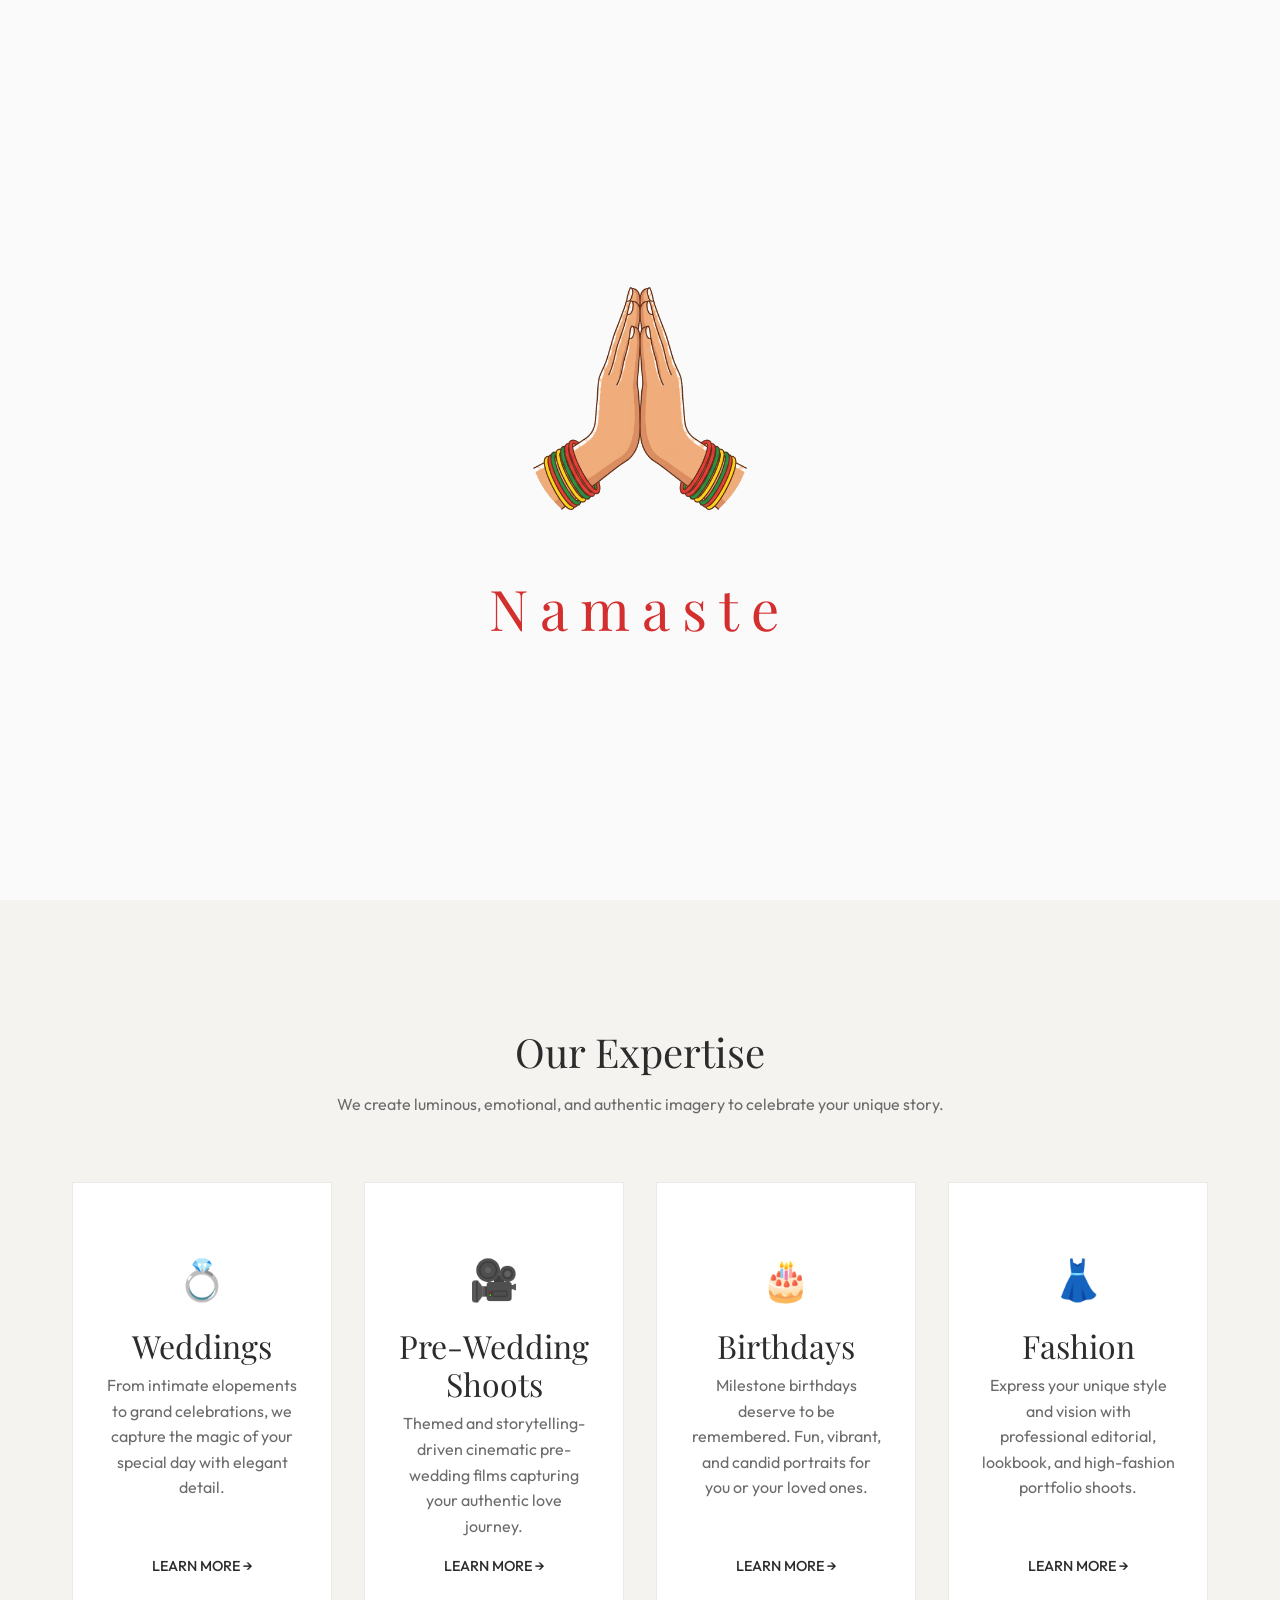
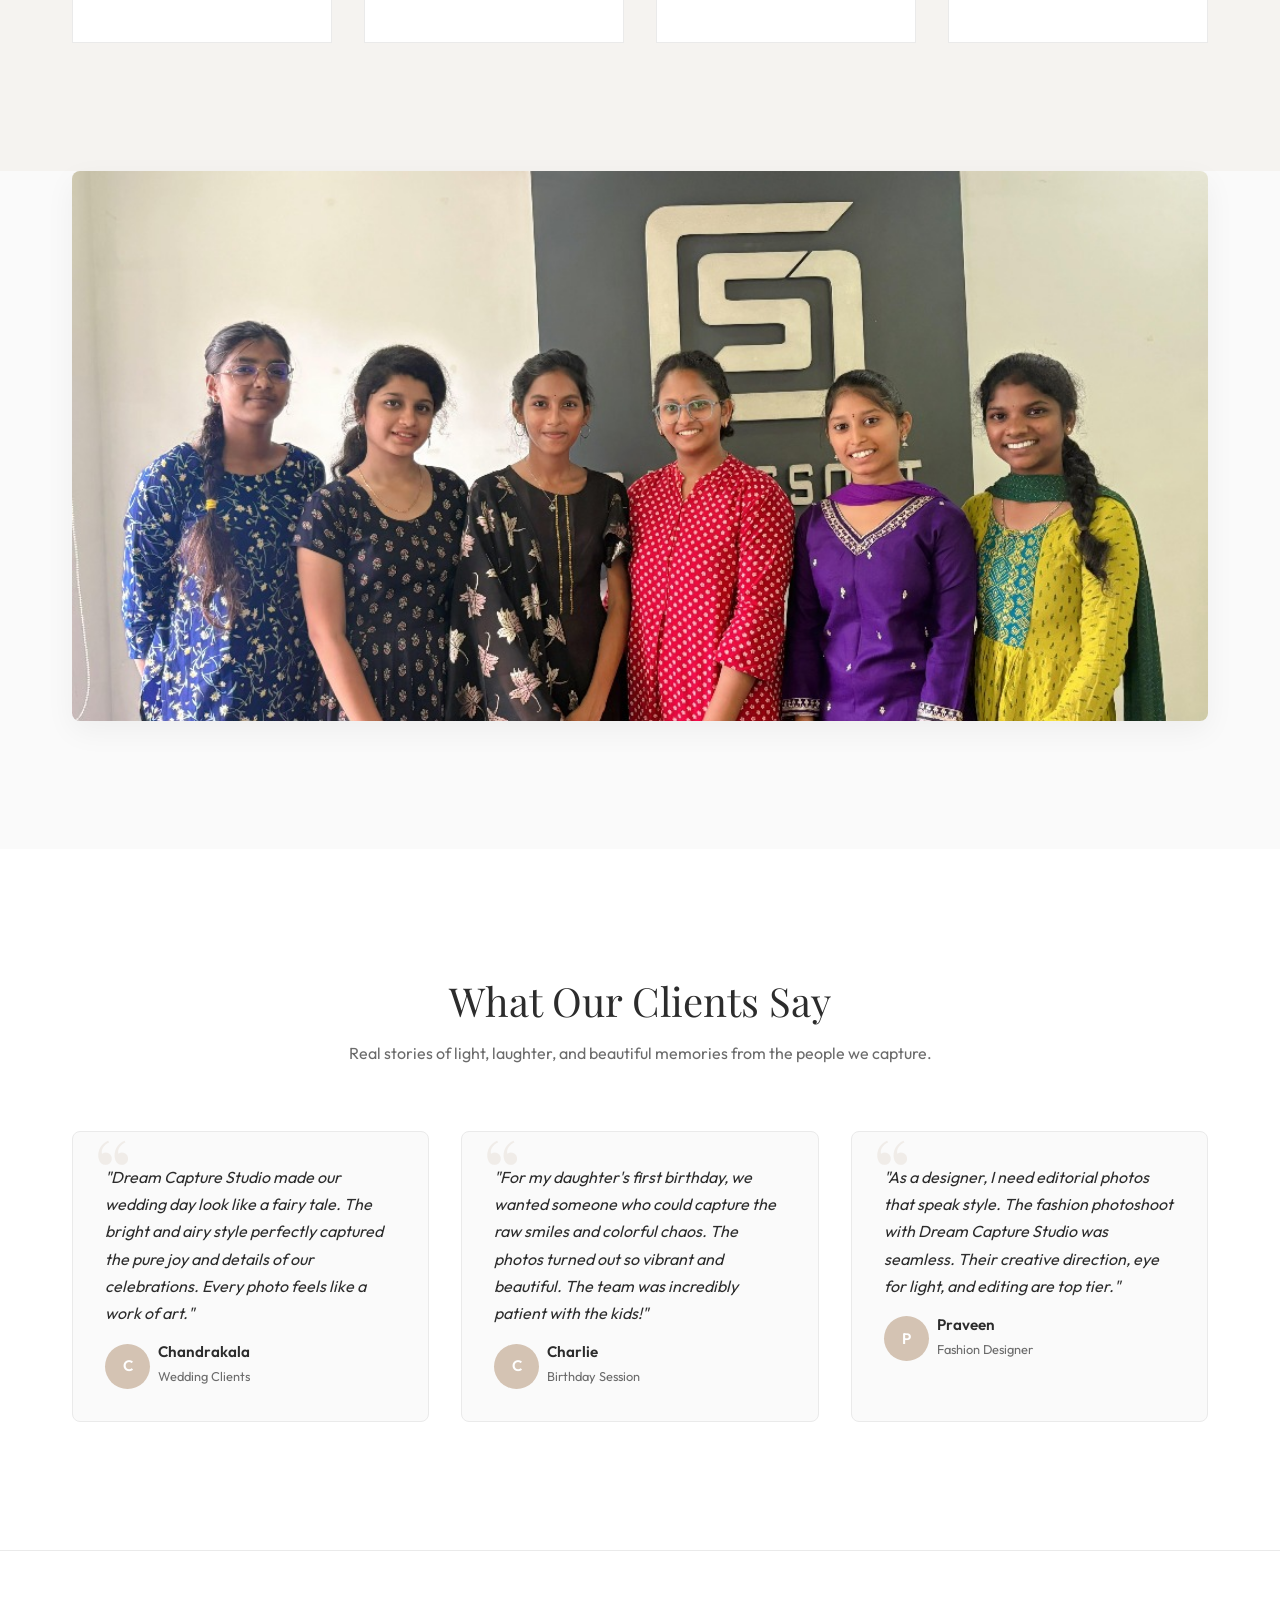
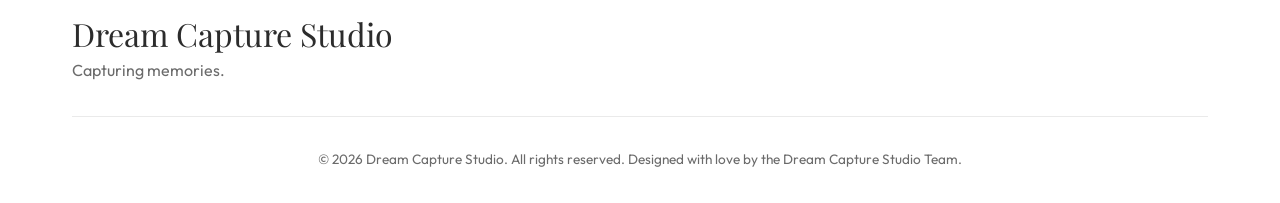
==== index.html @ 6c856937 "first commit" ====
<!DOCTYPE html>
<html lang="en">
<head>
    <meta charset="UTF-8">
    <meta name="viewport" content="width=device-width, initial-scale=1.0">
    <title>Dream Capture Studio | Bright & Airy Photography</title>
    <meta name="description" content="Dream Capture Studio specializes in elegant, bright, and airy photography for weddings, birthdays, and fashion portfolios. Capture your timeless moments.">
    <meta name="keywords" content="photography studio, wedding photographer, birthday photoshoot, fashion portfolio, bright and airy photography">
    <meta property="og:title" content="Dream Capture Studio | Bright & Airy Photography">
    <meta property="og:description" content="Capture your life's most beautiful memories with a light, warm, and timeless aesthetic. Specialize in Weddings, Events, and Fashion.">
    <meta property="og:image" content="images/wedding.jpeg">
    <meta property="og:type" content="website">
    
    <!-- Google Fonts -->
    <link rel="preconnect" href="https://fonts.googleapis.com">
    <link rel="preconnect" href="https://fonts.gstatic.com" crossorigin>
    <link href="https://fonts.googleapis.com/css2?family=Outfit:wght@300;400;500;600&family=Playfair+Display:ital,wght@0,400;0,500;0,600;1,400&display=swap" rel="stylesheet">
    
    <!-- CSS -->
    <link rel="stylesheet" href="styles.css">
</head>
<body>

    <!-- Entry Splash Screen -->
    <div class="splash-screen" id="splashScreen">
        <div class="namaste-container">
            <div class="namaste-half left-half"></div>
            <div class="namaste-half right-half"></div>
        </div>
        <div class="namaskaram-text" style="color: #D32F2F;">Namaste</div>
    </div>
    <!-- Header Navigation -->
    <header>
        <div class="container nav-container">
            <a href="index.html" class="logo">Dream Capture Studio</a>
            <div class="menu-toggle">☰</div>
            <ul class="nav-links">
                <li><a href="index.html">Home</a></li>
                <li><a href="portfolio.html">Portfolio</a></li>
                <li><a href="about.html">About</a></li>
                <li><a href="services.html">Services</a></li>
                <li><a href="blog.html">Blog</a></li>
                <li><a href="contact.html">Contact</a></li>
            </ul>
        </div>
    </header>

    <!-- Hero Section -->
    <section class="hero" id="heroSection">
        <!-- Interactive 35mm Film Strip -->
        <div class="film-strip-container fade-in">
            <div class="film-strip">
                <!-- Original 5 Frames -->
                <div class="film-frame active" data-bg="images/bridal_portrait.png">
                    <img src="images/bridal_portrait.png" alt="Bridal Portrait">
                </div>
                <div class="film-frame" data-bg="images/romantic_sunset.png">
                    <img src="images/romantic_sunset.png" alt="Romantic Sunset">
                </div>
                <div class="film-frame" data-bg="images/wedding.jpeg" style="filter: grayscale(1);">
                    <img src="images/wedding.jpeg" alt="Black and White">
                </div>
                <div class="film-frame" data-bg="images/fashion_editorial.png">
                    <img src="images/fashion_editorial.png" alt="Fashion Editorial">
                </div>
                <div class="film-frame" data-bg="images/birthday_celebration.png">
                    <img src="images/birthday_celebration.png" alt="Birthday Celebration">
                </div>
                
                <!-- Duplicated 5 Frames for Seamless Infinite Scroll -->
                <div class="film-frame" data-bg="images/bridal_portrait.png">
                    <img src="images/bridal_portrait.png" alt="Bridal Portrait">
                </div>
                <div class="film-frame" data-bg="images/romantic_sunset.png">
                    <img src="images/romantic_sunset.png" alt="Romantic Sunset">
                </div>
                <div class="film-frame" data-bg="images/wedding.jpeg" style="filter: grayscale(1);">
                    <img src="images/wedding.jpeg" alt="Black and White">
                </div>
                <div class="film-frame" data-bg="images/fashion_editorial.png">
                    <img src="images/fashion_editorial.png" alt="Fashion Editorial">
                </div>
                <div class="film-frame" data-bg="images/birthday_celebration.png">
                    <img src="images/birthday_celebration.png" alt="Birthday Celebration">
                </div>
            </div>
        </div>

        <div class="container hero-content fade-in">
            <h1>
                <span class="bg-black">Capturing</span>
                <span class="bg-white">Life's Most</span><br>
                <span class="bg-black">Beautiful</span>
                <span class="bg-white">Moments.</span>
            </h1>
            <p style="margin-top: 1rem; line-height: 1.8; color: var(--text-secondary); font-size: 1.2rem; max-width: 500px;">
                Specializing in Weddings, Birthdays, and Fashion with a bright, airy, and timeless aesthetic.
            </p>
            <div style="margin-top: var(--spacing-lg);">
                <a href="portfolio.html" class="btn">View Portfolio</a>
                <a href="contact.html" class="btn btn-outline" style="margin-left: 10px;">Book a Session</a>
            </div>
        </div>
        <img src="images/bridal_portrait.png" alt="Stunning Bridal Portrait" class="hero-image">
    </section>

    <!-- Featured Services Section -->
    <section class="section section-bg">
        <div class="container">
            <div class="section-header fade-in">
                <h2>Our Expertise</h2>
                <p>We create luminous, emotional, and authentic imagery to celebrate your unique story.</p>
            </div>
            
            <div class="grid-4 fade-in">
                <div class="card">
                    <div class="card-icon">💍</div>
                    <h3>Weddings</h3>
                    <p>From intimate elopements to grand celebrations, we capture the magic of your special day with elegant detail.</p>
                    <a href="services.html" style="font-weight: 500; font-size: 0.9rem; text-transform: uppercase;">Learn More &rarr;</a>
                </div>
                <div class="card">
                    <div class="card-icon">🎥</div>
                    <h3>Pre-Wedding Shoots</h3>
                    <p>Themed and storytelling-driven cinematic pre-wedding films capturing your authentic love journey.</p>
                    <a href="services.html" style="font-weight: 500; font-size: 0.9rem; text-transform: uppercase;">Learn More &rarr;</a>
                </div>
                <div class="card">
                    <div class="card-icon">🎂</div>
                    <h3>Birthdays</h3>
                    <p>Milestone birthdays deserve to be remembered. Fun, vibrant, and candid portraits for you or your loved ones.</p>
                    <a href="services.html" style="font-weight: 500; font-size: 0.9rem; text-transform: uppercase;">Learn More &rarr;</a>
                </div>
                <div class="card">
                    <div class="card-icon">👗</div>
                    <h3>Fashion</h3>
                    <p>Express your unique style and vision with professional editorial, lookbook, and high-fashion portfolio shoots.</p>
                    <a href="services.html" style="font-weight: 500; font-size: 0.9rem; text-transform: uppercase;">Learn More &rarr;</a>
                </div>
            </div>
        </div>
    </section>

    <!-- Featured Showcase Image Section -->
    <section class="section" style="padding-top: 0;">
        <div class="container fade-in">
            <img src="images/team.jpg" alt="Featured Team Showcase" style="width: 100%; height: 550px; object-fit: cover; border-radius: var(--border-radius); box-shadow: 0 10px 30px rgba(0,0,0,0.05);">
        </div>
    </section>
    <!-- Testimonials Section -->
    <section class="section testimonials-section fade-in">
        <div class="container">
            <div class="section-header">
                <h2>What Our Clients Say</h2>
                <p>Real stories of light, laughter, and beautiful memories from the people we capture.</p>
            </div>
            <div class="testimonials-grid">
                <div class="testimonial-card">
                    <p class="testimonial-text">"Dream Capture Studio made our wedding day look like a fairy tale. The bright and airy style perfectly captured the pure joy and details of our celebrations. Every photo feels like a work of art."</p>
                    <div class="testimonial-author">
                        <div class="author-avatar">C</div>
                        <div class="author-info">
                            <h4>Chandrakala</h4>
                            <span>Wedding Clients</span>
                        </div>
                    </div>
                </div>
                <div class="testimonial-card">
                    <p class="testimonial-text">"For my daughter's first birthday, we wanted someone who could capture the raw smiles and colorful chaos. The photos turned out so vibrant and beautiful. The team was incredibly patient with the kids!"</p>
                    <div class="testimonial-author">
                        <div class="author-avatar">C</div>
                        <div class="author-info">
                            <h4>Charlie</h4>
                            <span>Birthday Session</span>
                        </div>
                    </div>
                </div>
                <div class="testimonial-card">
                    <p class="testimonial-text">"As a designer, I need editorial photos that speak style. The fashion photoshoot with Dream Capture Studio was seamless. Their creative direction, eye for light, and editing are top tier."</p>
                    <div class="testimonial-author">
                        <div class="author-avatar">P</div>
                        <div class="author-info">
                            <h4>Praveen</h4>
                            <span>Fashion Designer</span>
                        </div>
                    </div>
                </div>
            </div>
        </div>
    </section>

    <!-- Footer -->
    <footer>
        <div class="container">
            <div class="footer-content">
                <div>
                    <h3 style="font-family: var(--font-heading); margin-bottom: 5px;">Dream Capture Studio</h3>
                    <p style="margin-bottom: 0;">Capturing memories.</p>
                </div>

            </div>
            <div class="footer-bottom">
                &copy; 2026 Dream Capture Studio. All rights reserved. Designed with love by the Dream Capture Studio Team.
            </div>
        </div>
    </footer>

    <!-- Scripts -->
    <script src="script.js"></script>
</body>
</html>
---- styles.css ----
:root {
  /* Colors - Bright & Airy */
  --bg-color: #FAFAFA;
  --bg-secondary: #F5F3F0;
  --text-primary: #2C2C2C;
  --text-secondary: #6B6B6B;
  --accent-color: #D4C3B3; /* Soft champagne / beige */
  --accent-hover: #C2AE9B;
  --white: #FFFFFF;
  --border-color: #EAEAEA;

  /* Typography */
  --font-heading: 'Playfair Display', serif;
  --font-body: 'Outfit', sans-serif;

  /* Spacing */
  --spacing-sm: 0.5rem;
  --spacing-md: 1rem;
  --spacing-lg: 2rem;
  --spacing-xl: 4rem;
  --spacing-xxl: 8rem;

  /* Layout */
  --container-width: 1200px;
  --border-radius: 8px;
  --transition: all 0.3s ease;
}

* {
  margin: 0;
  padding: 0;
  box-sizing: border-box;
}

body {
  font-family: var(--font-body);
  background-color: var(--bg-color);
  color: var(--text-primary);
  line-height: 1.6;
  font-size: 16px;
  overflow-x: hidden;
}

h1, h2, h3, h4, h5, h6 {
  font-family: var(--font-heading);
  font-weight: 400;
  line-height: 1.2;
  margin-bottom: var(--spacing-md);
  color: var(--text-primary);
}

h1 { font-size: 3.5rem; }
h2 { font-size: 2.5rem; }
h3 { font-size: 2rem; }

p {
  margin-bottom: var(--spacing-md);
  color: var(--text-secondary);
}

a {
  color: var(--text-primary);
  text-decoration: none;
  transition: var(--transition);
}

a:hover {
  color: var(--accent-color);
}

img {
  max-width: 100%;
  height: auto;
  display: block;
}

.container {
  width: 100%;
  max-width: var(--container-width);
  margin: 0 auto;
  padding: 0 var(--spacing-lg);
}

/* Button Styles */
.btn {
  display: inline-block;
  padding: 12px 32px;
  background-color: var(--text-primary);
  color: var(--white);
  font-family: var(--font-body);
  font-weight: 500;
  font-size: 0.9rem;
  text-transform: uppercase;
  letter-spacing: 1px;
  border: 1px solid var(--text-primary);
  cursor: pointer;
  transition: var(--transition);
  text-align: center;
}

.btn:hover {
  background-color: transparent;
  color: var(--text-primary);
}

.btn-outline {
  background-color: transparent;
  color: var(--text-primary);
}

.btn-outline:hover {
  background-color: var(--text-primary);
  color: var(--white);
}

/* Header & Navigation */
header {
  padding: 0.8rem 0;
  position: absolute;
  top: 0;
  left: 0;
  width: 100%;
  z-index: 100;
  background-color: var(--white);
  box-shadow: 0 2px 15px rgba(0,0,0,0.05);
}

.nav-container {
  display: flex;
  justify-content: space-between;
  align-items: center;
}

.logo {
  font-family: var(--font-heading);
  font-size: 1.5rem;
  font-weight: 600;
  letter-spacing: 1px;
  color: var(--text-primary);
}

.nav-links {
  display: flex;
  list-style: none;
  gap: var(--spacing-lg);
}

.nav-links a {
  font-size: 0.9rem;
  text-transform: uppercase;
  letter-spacing: 1px;
  font-weight: 400;
}

/* Mobile Menu Toggle */
.menu-toggle {
  display: none;
  cursor: pointer;
  font-size: 1.5rem;
}

/* Hero Section */
.hero {
  min-height: 100vh;
  display: flex;
  align-items: center;
  position: relative;
  padding-top: 100px;
}

.hero-content {
  max-width: 650px;
  position: relative;
  z-index: 10;
}

.bg-black {
  background-color: transparent;
  color: var(--white);
  padding: 0;
  display: inline;
  -webkit-text-stroke: 1px #111;
  text-shadow: 3px 3px 0 #111;
}

.bg-white {
  background-color: transparent;
  color: #111111;
  padding: 0;
  display: inline;
  -webkit-text-stroke: 1.5px var(--white);
  text-shadow: 3px 3px 0 var(--white);
}

.bg-grey {
  background-color: transparent;
  color: var(--white);
  padding: 0;
  display: inline;
  -webkit-text-stroke: 0.5px #888888;
  text-shadow: 2px 2px 0 #888888;
}

.bg-accent {
  background-color: transparent;
  color: var(--text-primary);
  padding: 0;
  display: inline;
  -webkit-text-stroke: 0.5px var(--accent-color);
  text-shadow: 2px 2px 0 var(--accent-color);
}

.hero-image {
  position: absolute;
  top: 0;
  right: 0;
  width: 55%;
  height: 100vh;
  object-fit: cover;
  z-index: 1;
}

/* Sections */
.section {
  padding: var(--spacing-xxl) 0;
}

.section-bg {
  background-color: var(--bg-secondary);
}

.section-header {
  text-align: center;
  margin-bottom: var(--spacing-xl);
  max-width: 700px;
  margin-left: auto;
  margin-right: auto;
}

/* Grid Layouts */
.grid-2 {
  display: grid;
  grid-template-columns: 1fr 1fr;
  gap: var(--spacing-xl);
  align-items: center;
}

.grid-3 {
  display: grid;
  grid-template-columns: repeat(3, 1fr);
  gap: var(--spacing-lg);
}

.grid-4 {
  display: grid;
  grid-template-columns: repeat(4, 1fr);
  gap: var(--spacing-lg);
}

/* Cards (Services / Testimonials) */
.card {
  background: var(--white);
  padding: var(--spacing-xl) var(--spacing-lg);
  text-align: center;
  border: 1px solid var(--border-color);
  transition: var(--transition);
  display: flex;
  flex-direction: column;
  align-items: center;
  height: 100%;
}

.card:hover {
  transform: translateY(-10px);
  box-shadow: 0 15px 30px rgba(0,0,0,0.05);
}

.card h3 {
  margin-top: 0;
  margin-bottom: var(--spacing-sm);
}

.card p {
  margin-bottom: var(--spacing-md);
  flex-grow: 1;
}

.card ul.features-list {
  width: 100%;
  margin-bottom: var(--spacing-lg);
}

.card > .btn, .card > a {
  margin-top: auto;
}

.card-icon {
  font-size: 2.5rem;
  color: var(--accent-color);
  margin-bottom: var(--spacing-md);
}

/* Gallery / Masonry */
.gallery-grid {
  display: grid;
  grid-template-columns: repeat(auto-fill, minmax(300px, 1fr));
  gap: var(--spacing-md);
}

.gallery-item {
  position: relative;
  overflow: hidden;
  cursor: pointer;
  aspect-ratio: 3/4;
}

.gallery-item img {
  width: 100%;
  height: 100%;
  object-fit: cover;
  transition: transform 0.5s ease;
}

.gallery-item:hover img {
  transform: scale(1.05);
}

.gallery-overlay {
  position: absolute;
  top: 0;
  left: 0;
  width: 100%;
  height: 100%;
  background: rgba(255, 255, 255, 0.8);
  display: flex;
  align-items: center;
  justify-content: center;
  opacity: 0;
  transition: var(--transition);
}

.gallery-item:hover .gallery-overlay {
  opacity: 1;
}

/* Forms */
.form-group {
  margin-bottom: var(--spacing-md);
}

.form-control {
  width: 100%;
  padding: 15px;
  border: 1px solid var(--border-color);
  background-color: var(--white);
  font-family: var(--font-body);
  font-size: 1rem;
  color: var(--text-primary);
  outline: none;
  transition: var(--transition);
}

.form-control:focus {
  border-color: var(--accent-color);
}

textarea.form-control {
  min-height: 150px;
  resize: vertical;
}

/* Footer */
footer {
  background-color: var(--white);
  padding: var(--spacing-xl) 0 var(--spacing-lg);
  border-top: 1px solid var(--border-color);
}

.footer-content {
  display: flex;
  justify-content: space-between;
  align-items: center;
  margin-bottom: var(--spacing-lg);
}

.social-links {
  display: flex;
  gap: var(--spacing-md);
}

.social-links a {
  display: flex;
  align-items: center;
  justify-content: center;
  width: 40px;
  height: 40px;
  border-radius: 50%;
  background-color: var(--bg-secondary);
  color: var(--text-primary);
  transition: var(--transition);
}

.social-links a:hover {
  background-color: var(--text-primary);
  color: var(--white);
  transform: translateY(-2px);
}

.social-icon {
  width: 18px;
  height: 18px;
  display: block;
}

.footer-bottom {
  text-align: center;
  font-size: 0.85rem;
  color: var(--text-secondary);
  border-top: 1px solid var(--border-color);
  padding-top: var(--spacing-lg);
}

/* Responsive Design */
@media (max-width: 992px) {
  .hero {
    flex-direction: column;
    text-align: center;
    padding-top: 120px;
  }
  
  .hero-content {
    margin-bottom: var(--spacing-xl);
    order: 1;
  }

  .hero-image {
    position: relative;
    width: 100%;
    height: 60vh;
    order: 3;
  }

  .grid-2 {
    grid-template-columns: 1fr;
  }

  .grid-3 {
    grid-template-columns: repeat(2, 1fr);
  }

  .grid-4 {
    grid-template-columns: repeat(2, 1fr);
  }
}

@media (max-width: 768px) {
  h1 { font-size: 2.5rem; }
  h2 { font-size: 2rem; }
  
  .nav-links {
    display: none; /* Hide default nav on mobile */
    position: absolute;
    top: 100%;
    left: 0;
    width: 100%;
    background-color: var(--white);
    flex-direction: column;
    padding: var(--spacing-lg);
    box-shadow: 0 10px 15px rgba(0,0,0,0.05);
  }
  
  .nav-links.active {
    display: flex;
  }

  .menu-toggle {
    display: block;
  }
  
  .grid-3, .grid-4 {
    grid-template-columns: 1fr;
  }
  
  .footer-content {
    flex-direction: column;
    gap: var(--spacing-md);
    text-align: center;
  }
}

/* ==========================================================================
   Interactive 35mm Film Strip (Left Space)
   ========================================================================== */
.film-strip-container {
  position: absolute;
  left: 40px;
  top: 120px; /* Aligned near the top/header */
  z-index: 15;
  height: 600px; /* Fixed height for infinite scroll window */
  overflow: hidden;
  border-radius: 6px;
  box-shadow: 0 15px 40px rgba(0,0,0,0.25);
  background-color: #111;
}

/* Fading edges to make it look like it's continuously scrolling in/out */
.film-strip-container::before, .film-strip-container::after {
  content: '';
  position: absolute;
  left: 0;
  width: 100%;
  height: 40px;
  z-index: 20;
  pointer-events: none;
}
.film-strip-container::before {
  top: 0;
  background: linear-gradient(to bottom, #111 0%, transparent 100%);
}
.film-strip-container::after {
  bottom: 0;
  background: linear-gradient(to top, #111 0%, transparent 100%);
}

.film-strip {
  display: flex;
  flex-direction: column;
  gap: 20px;
  padding: 0 15px; /* Removed top/bottom padding for precise looping */
  position: relative;
  animation: filmScroll 25s linear infinite;
}

/* Pause animation when user hovers */
.film-strip-container:hover .film-strip {
  animation-play-state: paused;
}

/* 5 frames * 80px + 5 gaps * 20px = 500px total height for one full set */
@keyframes filmScroll {
  0% { transform: translateY(0); }
  100% { transform: translateY(-500px); }
}

/* The sprockets (holes) on the sides of the film */
.film-strip::before, .film-strip::after {
  content: '';
  position: absolute;
  top: 0;
  bottom: 0;
  width: 8px;
  background-image: radial-gradient(circle, var(--bg-color) 40%, transparent 45%);
  background-size: 8px 20px;
  background-position: center top;
  background-repeat: repeat-y;
}

.film-strip::before { left: 3px; }
.film-strip::after { right: 3px; }

.film-frame {
  width: 120px;
  height: 80px;
  background-color: #000;
  border: 2px solid #222;
  cursor: pointer;
  overflow: hidden;
  transition: all 0.3s ease;
  position: relative;
  z-index: 2; /* above sprockets */
  opacity: 0.6;
}

.film-frame img {
  width: 100%;
  height: 100%;
  object-fit: cover;
  transition: transform 0.5s ease;
}

.film-frame:hover, .film-frame.active {
  border-color: var(--white);
  opacity: 1;
}

.film-frame:hover img {
  transform: scale(1.1);
}

.hero-image {
  transition: opacity 0.6s ease-in-out, filter 0.6s ease-in-out;
}

@media (max-width: 992px) {
  .film-strip-container {
    display: block;
    position: relative;
    left: auto;
    top: auto;
    width: 100%;
    height: 110px;
    margin: 0 0 var(--spacing-xl) 0;
    border-radius: 0;
    box-shadow: none;
    order: 2;
  }
  .film-strip-container::before {
    background: linear-gradient(to right, #111 0%, transparent 100%);
    width: 40px;
    height: 100%;
    left: 0;
    top: 0;
  }
  .film-strip-container::after {
    background: linear-gradient(to left, #111 0%, transparent 100%);
    width: 40px;
    height: 100%;
    right: 0;
    left: auto;
    bottom: auto;
    top: 0;
  }
  .film-strip {
    flex-direction: row;
    padding: 15px 0;
    gap: 20px;
    width: max-content;
    animation: filmScrollMobile 15s linear infinite;
  }
  .film-strip::before, .film-strip::after {
    width: 100%;
    height: 8px;
    top: auto;
    bottom: auto;
    left: 0;
    right: auto;
    background-size: 20px 8px;
    background-position: left center;
    background-repeat: repeat-x;
  }
  .film-strip::before {
    top: 3px;
  }
  .film-strip::after {
    bottom: 3px;
  }
  .film-frame {
    flex-shrink: 0;
  }
}
@keyframes filmScrollMobile {
  0% { transform: translateX(0); }
  100% { transform: translateX(-700px); }
}

/* Animations */
.fade-in {
  opacity: 0;
  transform: translateY(20px);
  transition: opacity 0.8s ease, transform 0.8s ease;
}

.fade-in.visible {
  opacity: 1;
  transform: translateY(0);
}

/* Splash Screen */
.splash-screen {
  position: fixed;
  top: 0;
  left: 0;
  width: 100%;
  height: 100%;
  background-color: var(--bg-color);
  z-index: 9999;
  display: flex;
  flex-direction: column;
  justify-content: center;
  align-items: center;
  transition: opacity 0.8s ease-in-out, visibility 0.8s ease-in-out;
}
.splash-screen.hidden {
  opacity: 0;
  visibility: hidden;
}
.namaskaram-icon {
  font-size: 4rem;
  margin-bottom: 1rem;
  animation: pulse 2s infinite ease-in-out;
}
.namaskaram-text {
  font-family: var(--font-heading);
  font-size: 3.5rem;
  color: var(--accent-color);
  animation: revealText 2s cubic-bezier(0.4, 0, 0.2, 1) forwards;
  opacity: 0;
}
@keyframes revealText {
  0% {
    opacity: 0;
    letter-spacing: -5px;
    filter: blur(10px);
    transform: scale(0.95);
  }
  40% {
    opacity: 1;
    filter: blur(0px);
  }
  100% {
    opacity: 1;
    letter-spacing: 12px;
    filter: blur(0px);
    transform: scale(1);
  }
}
@keyframes pulse {
  0% { transform: scale(1); opacity: 0.8; }
  50% { transform: scale(1.1); opacity: 1; }
  100% { transform: scale(1); opacity: 0.8; }
}

.namaste-container {
  width: 300px;
  height: 300px;
  position: relative;
  overflow: hidden;
  margin-bottom: 1rem;
}
.namaste-half {
  position: absolute;
  top: 0;
  width: 100%;
  height: 100%;
  background-image: url('images/namaste.png');
  background-size: cover;
  background-position: center;
}
.left-half {
  left: 0;
  clip-path: polygon(0 0, 50% 0, 50% 100%, 0 100%);
  transform: translateX(-150px);
  animation: slideNamasteLeft 1.2s cubic-bezier(0.25, 1, 0.5, 1) forwards;
}
.right-half {
  left: 0;
  clip-path: polygon(50% 0, 100% 0, 100% 100%, 50% 100%);
  transform: translateX(150px);
  animation: slideNamasteRight 1.2s cubic-bezier(0.25, 1, 0.5, 1) forwards;
}
@keyframes slideNamasteLeft {
  0% { transform: translateX(-150px) rotate(-10deg); opacity: 0; }
  100% { transform: translateX(0) rotate(0deg); opacity: 1; }
}
@keyframes slideNamasteRight {
  0% { transform: translateX(150px) rotate(10deg); opacity: 0; }
  100% { transform: translateX(0) rotate(0deg); opacity: 1; }
}

/* ==========================================================================
   Product Level Upgrade Styles
   ========================================================================== */

/* Testimonials Component */
.testimonials-section {
  background-color: var(--white);
}
.testimonials-grid {
  display: grid;
  grid-template-columns: repeat(auto-fit, minmax(320px, 1fr));
  gap: var(--spacing-lg);
  margin-top: var(--spacing-xl);
}
.testimonial-card {
  background-color: var(--bg-color);
  border: 1px solid var(--border-color);
  padding: var(--spacing-lg);
  border-radius: var(--border-radius);
  position: relative;
  transition: var(--transition);
}
.testimonial-card:hover {
  transform: translateY(-5px);
  box-shadow: 0 10px 25px rgba(0,0,0,0.03);
  border-color: var(--accent-color);
}
.testimonial-card::before {
  content: "“";
  font-family: var(--font-heading);
  font-size: 6rem;
  color: rgba(212, 195, 179, 0.25);
  position: absolute;
  top: -10px;
  left: 20px;
  line-height: 1;
}
.testimonial-text {
  font-size: 1rem;
  color: var(--text-primary);
  font-style: italic;
  margin-bottom: var(--spacing-md);
  position: relative;
  z-index: 2;
  line-height: 1.7;
}
.testimonial-author {
  display: flex;
  align-items: center;
  gap: var(--spacing-sm);
  margin-top: var(--spacing-md);
}
.author-avatar {
  width: 45px;
  height: 45px;
  border-radius: 50%;
  background-color: var(--accent-color);
  color: var(--white);
  display: flex;
  align-items: center;
  justify-content: center;
  font-weight: 600;
  font-size: 0.95rem;
}
.author-info h4 {
  font-family: var(--font-body);
  font-weight: 600;
  font-size: 0.95rem;
  margin-bottom: 2px;
}
.author-info span {
  font-size: 0.8rem;
  color: var(--text-secondary);
}

/* Stats Counter Section */
.stats-section {
  background-color: var(--bg-secondary);
  padding: var(--spacing-xl) 0;
  border-top: 1px solid var(--border-color);
  border-bottom: 1px solid var(--border-color);
}
.stats-grid {
  display: grid;
  grid-template-columns: repeat(4, 1fr);
  gap: var(--spacing-lg);
  text-align: center;
}
.stat-item h3 {
  font-family: var(--font-heading);
  font-size: 3rem;
  color: var(--text-primary);
  margin-bottom: 5px;
  font-weight: 500;
}
.stat-item p {
  text-transform: uppercase;
  font-size: 0.8rem;
  letter-spacing: 2px;
  color: var(--text-secondary);
  margin-bottom: 0;
}
@media (max-width: 768px) {
  .stats-grid {
    grid-template-columns: repeat(2, 1fr);
    gap: var(--spacing-xl);
  }
}

/* Portfolio Lightbox Modal */
.lightbox {
  position: fixed;
  top: 0;
  left: 0;
  width: 100%;
  height: 100%;
  background-color: rgba(15, 15, 15, 0.96);
  backdrop-filter: blur(12px);
  -webkit-backdrop-filter: blur(12px);
  z-index: 1000;
  display: flex;
  flex-direction: column;
  justify-content: center;
  align-items: center;
  opacity: 0;
  pointer-events: none;
  transition: opacity 0.4s ease;
}
.lightbox.active {
  opacity: 1;
  pointer-events: auto;
}
.lightbox-content-wrapper {
  position: relative;
  max-width: 85%;
  max-height: 75vh;
  display: flex;
  justify-content: center;
  align-items: center;
  overflow: hidden;
}
.lightbox-img {
  max-width: 100%;
  max-height: 75vh;
  object-fit: contain;
  transform: scale(0.9);
  transition: transform 0.4s cubic-bezier(0.16, 1, 0.3, 1);
  box-shadow: 0 15px 50px rgba(0,0,0,0.5);
  border: 4px solid var(--white);
}
.lightbox.active .lightbox-img {
  transform: scale(1);
}
.lightbox-caption {
  color: var(--white);
  margin-top: 20px;
  font-family: var(--font-heading);
  font-size: 1.4rem;
  text-align: center;
  font-weight: 300;
  letter-spacing: 0.5px;
  max-width: 600px;
  opacity: 0;
  transform: translateY(10px);
  transition: transform 0.4s ease 0.2s, opacity 0.4s ease 0.2s;
}
.lightbox.active .lightbox-caption {
  opacity: 1;
  transform: translateY(0);
}
.lightbox-close {
  position: absolute;
  top: 30px;
  right: 30px;
  background: none;
  border: none;
  color: var(--white);
  font-size: 2.5rem;
  cursor: pointer;
  z-index: 1010;
  transition: var(--transition);
  opacity: 0.7;
}
.lightbox-close:hover {
  opacity: 1;
  transform: rotate(90deg);
}
.lightbox-nav {
  position: absolute;
  top: 50%;
  transform: translateY(-50%);
  background: rgba(255, 255, 255, 0.08);
  border: 1px solid rgba(255, 255, 255, 0.15);
  color: var(--white);
  width: 55px;
  height: 55px;
  border-radius: 50%;
  display: flex;
  align-items: center;
  justify-content: center;
  font-size: 1.5rem;
  cursor: pointer;
  z-index: 1010;
  transition: var(--transition);
  backdrop-filter: blur(5px);
}
.lightbox-nav:hover {
  background: var(--white);
  color: var(--text-primary);
  transform: translateY(-50%) scale(1.05);
}
.lightbox-prev { left: 40px; }
.lightbox-next { right: 40px; }

@media (max-width: 768px) {
  .lightbox-nav {
    width: 45px;
    height: 45px;
    font-size: 1.2rem;
  }
  .lightbox-prev { left: 15px; }
  .lightbox-next { right: 15px; }
  .lightbox-close { top: 20px; right: 20px; }
}

/* FAQ Accordion Component */
.faq-section {
  margin-top: var(--spacing-xxl);
}
.accordion {
  max-width: 800px;
  margin: var(--spacing-xl) auto 0;
}
.accordion-item {
  border-bottom: 1px solid var(--border-color);
  padding: var(--spacing-md) 0;
}
.accordion-header {
  display: flex;
  justify-content: space-between;
  align-items: center;
  cursor: pointer;
  padding: 10px 0;
}
.accordion-header h3 {
  font-family: var(--font-body);
  font-size: 1.15rem;
  font-weight: 500;
  margin-bottom: 0;
  color: var(--text-primary);
  transition: var(--transition);
}
.accordion-header:hover h3 {
  color: var(--accent-hover);
}
.accordion-icon {
  font-size: 1.2rem;
  transition: transform 0.3s ease;
  color: var(--text-secondary);
}
.accordion-content {
  max-height: 0;
  overflow: hidden;
  transition: max-height 0.3s ease-out;
}
.accordion-content p {
  padding: 15px 0 5px;
  color: var(--text-secondary);
  font-size: 0.95rem;
  line-height: 1.7;
  margin-bottom: 0;
}
.accordion-item.active .accordion-icon {
  transform: rotate(45deg);
}
.accordion-item.active .accordion-content {
  max-height: 200px; /* Adjust dynamically in JS */
}

/* Interactive Calculator Component */
.calculator-card {
  max-width: 800px;
  margin: var(--spacing-xl) auto;
  background: var(--white);
  border: 1px solid var(--border-color);
  border-radius: var(--border-radius);
  padding: var(--spacing-xl);
  box-shadow: 0 15px 35px rgba(0,0,0,0.02);
}
.calc-header {
  text-align: center;
  margin-bottom: var(--spacing-lg);
  border-bottom: 1px solid var(--border-color);
  padding-bottom: var(--spacing-md);
}
.calc-header h3 {
  margin-bottom: 5px;
}
.calc-row {
  margin-bottom: var(--spacing-lg);
}
.calc-row label {
  display: block;
  font-weight: 500;
  margin-bottom: 10px;
  color: var(--text-primary);
  font-size: 0.95rem;
  text-transform: uppercase;
  letter-spacing: 0.5px;
}
.calc-select {
  width: 100%;
  padding: 15px;
  border: 1px solid var(--border-color);
  background: var(--bg-color);
  font-family: var(--font-body);
  font-size: 1rem;
  border-radius: var(--border-radius);
  outline: none;
  cursor: pointer;
  transition: var(--transition);
}
.calc-select:focus {
  border-color: var(--accent-color);
}
.slider-container {
  display: flex;
  align-items: center;
  gap: var(--spacing-md);
}
.calc-slider {
  flex-grow: 1;
  -webkit-appearance: none;
  appearance: none;
  height: 6px;
  border-radius: 3px;
  background: var(--border-color);
  outline: none;
}
.calc-slider::-webkit-slider-thumb {
  -webkit-appearance: none;
  appearance: none;
  width: 20px;
  height: 20px;
  border-radius: 50%;
  background: var(--text-primary);
  cursor: pointer;
  transition: var(--transition);
  border: 2px solid var(--accent-color);
}
.calc-slider::-webkit-slider-thumb:hover {
  transform: scale(1.1);
  background: var(--accent-hover);
}
.slider-val {
  font-weight: 600;
  font-size: 1.1rem;
  min-width: 80px;
  text-align: right;
}
.calc-grid {
  display: grid;
  grid-template-columns: repeat(2, 1fr);
  gap: var(--spacing-sm);
}
@media (max-width: 576px) {
  .calc-grid {
    grid-template-columns: 1fr;
  }
}
.calc-checkbox-container {
  display: flex;
  align-items: center;
  position: relative;
  padding: 12px 15px;
  background: var(--bg-color);
  border: 1px solid var(--border-color);
  border-radius: var(--border-radius);
  cursor: pointer;
  transition: var(--transition);
  user-select: none;
}
.calc-checkbox-container:hover {
  border-color: var(--accent-color);
}
.calc-checkbox-container input {
  position: absolute;
  opacity: 0;
  cursor: pointer;
  height: 0;
  width: 0;
}
.checkmark {
  width: 18px;
  height: 18px;
  border: 1.5px solid var(--text-secondary);
  border-radius: 3px;
  margin-right: 12px;
  display: inline-block;
  position: relative;
  transition: var(--transition);
}
.calc-checkbox-container input:checked ~ .checkmark {
  background-color: var(--text-primary);
  border-color: var(--text-primary);
}
.checkmark::after {
  content: "";
  position: absolute;
  display: none;
  left: 5px;
  top: 2px;
  width: 4px;
  height: 8px;
  border: solid var(--white);
  border-width: 0 2px 2px 0;
  transform: rotate(45deg);
}
.calc-checkbox-container input:checked ~ .checkmark::after {
  display: block;
}
.calc-checkbox-label {
  font-size: 0.95rem;
  color: var(--text-secondary);
  transition: var(--transition);
}
.calc-checkbox-container input:checked ~ .calc-checkbox-label {
  color: var(--text-primary);
  font-weight: 500;
}
.calc-total-box {
  background: var(--bg-secondary);
  border-radius: var(--border-radius);
  padding: var(--spacing-lg);
  text-align: center;
  margin-top: var(--spacing-lg);
  border: 1px solid var(--border-color);
}
.calc-total-box h4 {
  font-size: 0.9rem;
  text-transform: uppercase;
  color: var(--text-secondary);
  letter-spacing: 1px;
  margin-bottom: 5px;
}
.calc-price {
  font-family: var(--font-heading);
  font-size: 2.8rem;
  color: var(--text-primary);
  font-weight: 500;
  margin-bottom: var(--spacing-md);
}
.calc-action-btn {
  display: inline-block;
  width: 100%;
}

/* Success Modal Overlay */
.success-overlay {
  position: fixed;
  top: 0;
  left: 0;
  width: 100%;
  height: 100%;
  background-color: rgba(250, 250, 250, 0.92);
  backdrop-filter: blur(10px);
  -webkit-backdrop-filter: blur(10px);
  z-index: 2000;
  display: flex;
  justify-content: center;
  align-items: center;
  opacity: 0;
  pointer-events: none;
  transition: opacity 0.5s ease;
}
.success-overlay.active {
  opacity: 1;
  pointer-events: auto;
}
.success-card {
  background: var(--white);
  border: 1px solid var(--border-color);
  border-radius: var(--border-radius);
  padding: var(--spacing-xxl) var(--spacing-xl);
  max-width: 500px;
  width: 90%;
  text-align: center;
  box-shadow: 0 20px 40px rgba(0,0,0,0.06);
  transform: translateY(30px) scale(0.95);
  transition: transform 0.5s cubic-bezier(0.175, 0.885, 0.32, 1.275);
}
.success-overlay.active .success-card {
  transform: translateY(0) scale(1);
}
.success-icon-circle {
  width: 80px;
  height: 80px;
  background: var(--bg-secondary);
  border-radius: 50%;
  display: flex;
  align-items: center;
  justify-content: center;
  margin: 0 auto 20px;
  color: var(--accent-color);
  font-size: 2.5rem;
  border: 1px solid var(--border-color);
  animation: none;
}
.success-overlay.active .success-icon-circle {
  animation: iconBounce 0.6s cubic-bezier(0.175, 0.885, 0.32, 1.275) 0.2s forwards;
}
@keyframes iconBounce {
  0% { transform: scale(0.3); opacity: 0; }
  50% { transform: scale(1.1); }
  75% { transform: scale(0.9); }
  100% { transform: scale(1); opacity: 1; }
}
.success-card h2 {
  font-size: 2.2rem;
  margin-bottom: 10px;
}
.success-card p {
  font-size: 1.05rem;
  color: var(--text-secondary);
  margin-bottom: 30px;
  line-height: 1.6;
}

/* Blog Search & Category Component */
.blog-filters-container {
  max-width: 800px;
  margin: 0 auto var(--spacing-xl);
}
.search-input-wrapper {
  position: relative;
  margin-bottom: var(--spacing-md);
}
.search-icon {
  position: absolute;
  left: 15px;
  top: 50%;
  transform: translateY(-50%);
  color: var(--text-secondary);
  font-size: 1.1rem;
  pointer-events: none;
}
.blog-search-control {
  padding-left: 45px !important;
}
.blog-cats {
  display: flex;
  justify-content: center;
  flex-wrap: wrap;
  gap: var(--spacing-sm);
  list-style: none;
}
.blog-cat-btn {
  background: var(--bg-secondary);
  border: 1px solid var(--border-color);
  font-family: var(--font-body);
  font-size: 0.85rem;
  text-transform: uppercase;
  letter-spacing: 0.5px;
  color: var(--text-secondary);
  cursor: pointer;
  padding: 6px 15px;
  border-radius: 20px;
  transition: var(--transition);
}
.blog-cat-btn:hover, .blog-cat-btn.active {
  background: var(--text-primary);
  color: var(--white);
  border-color: var(--text-primary);
}
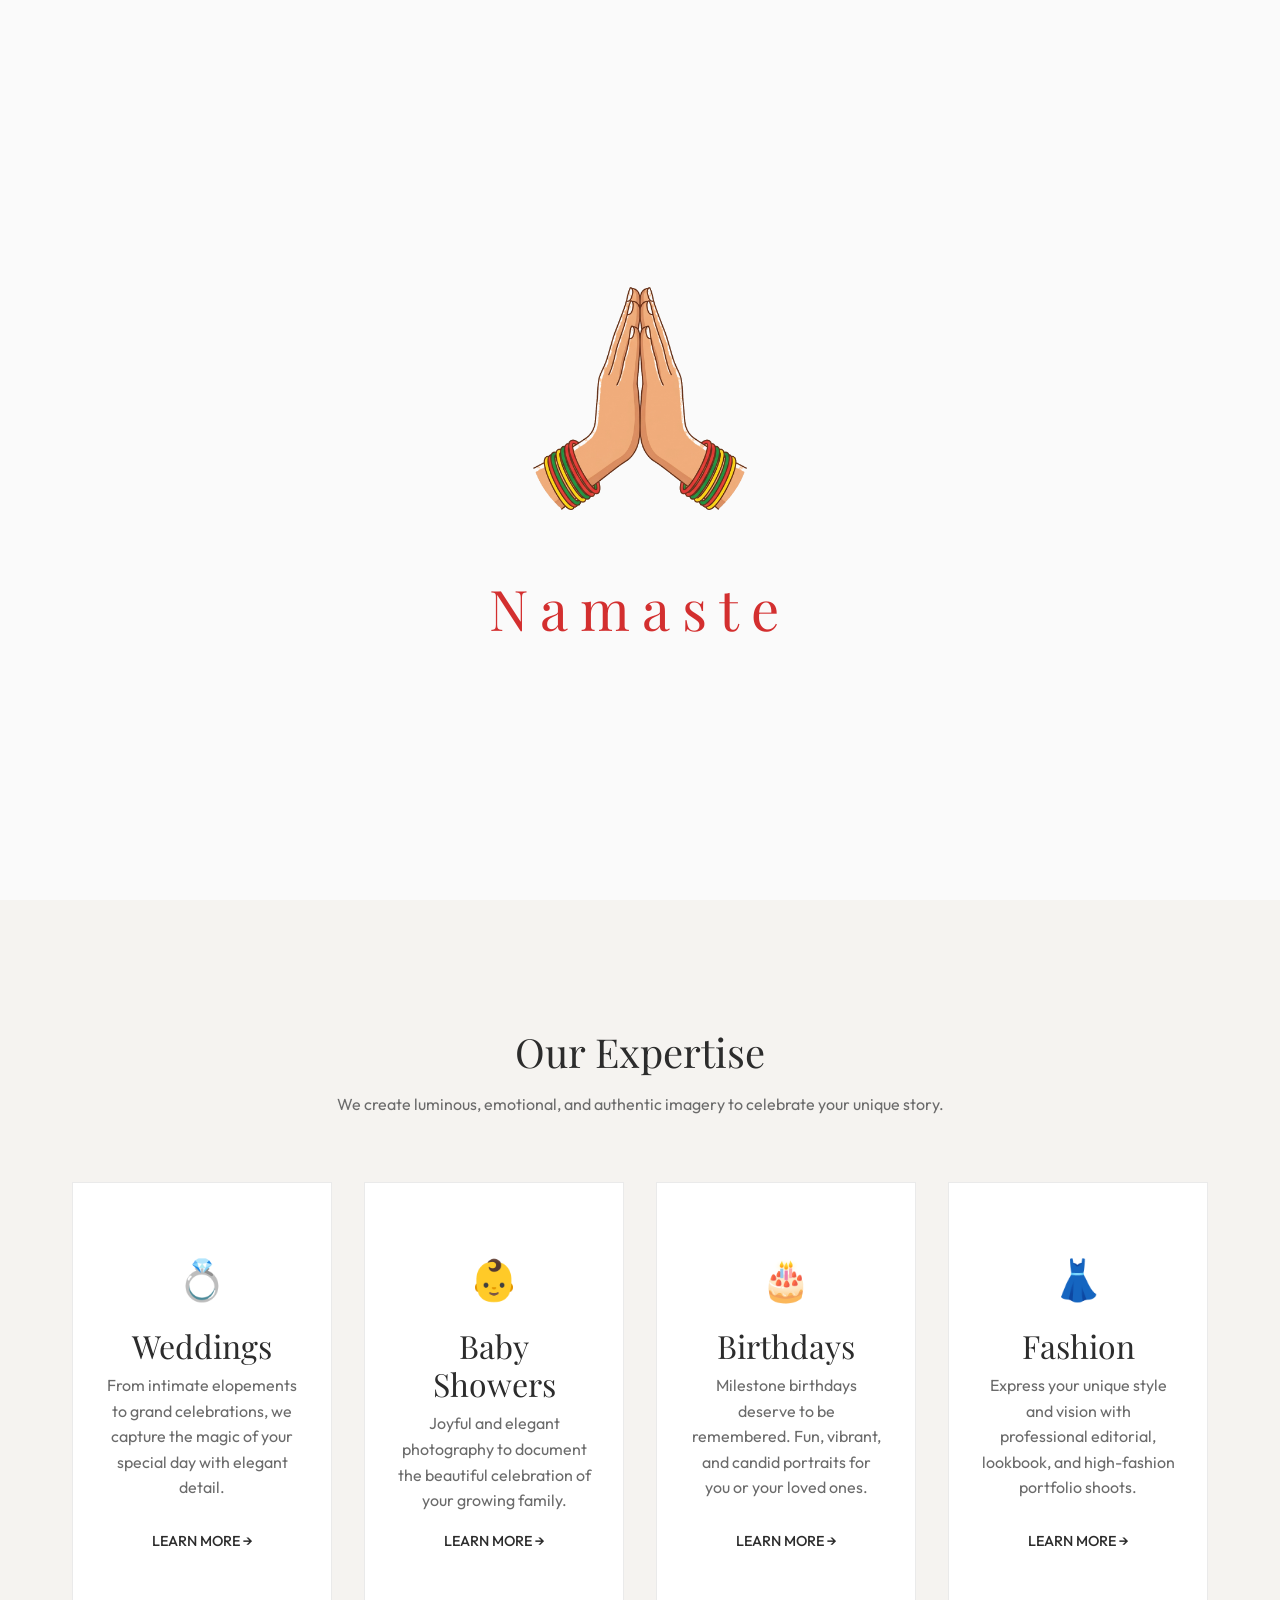
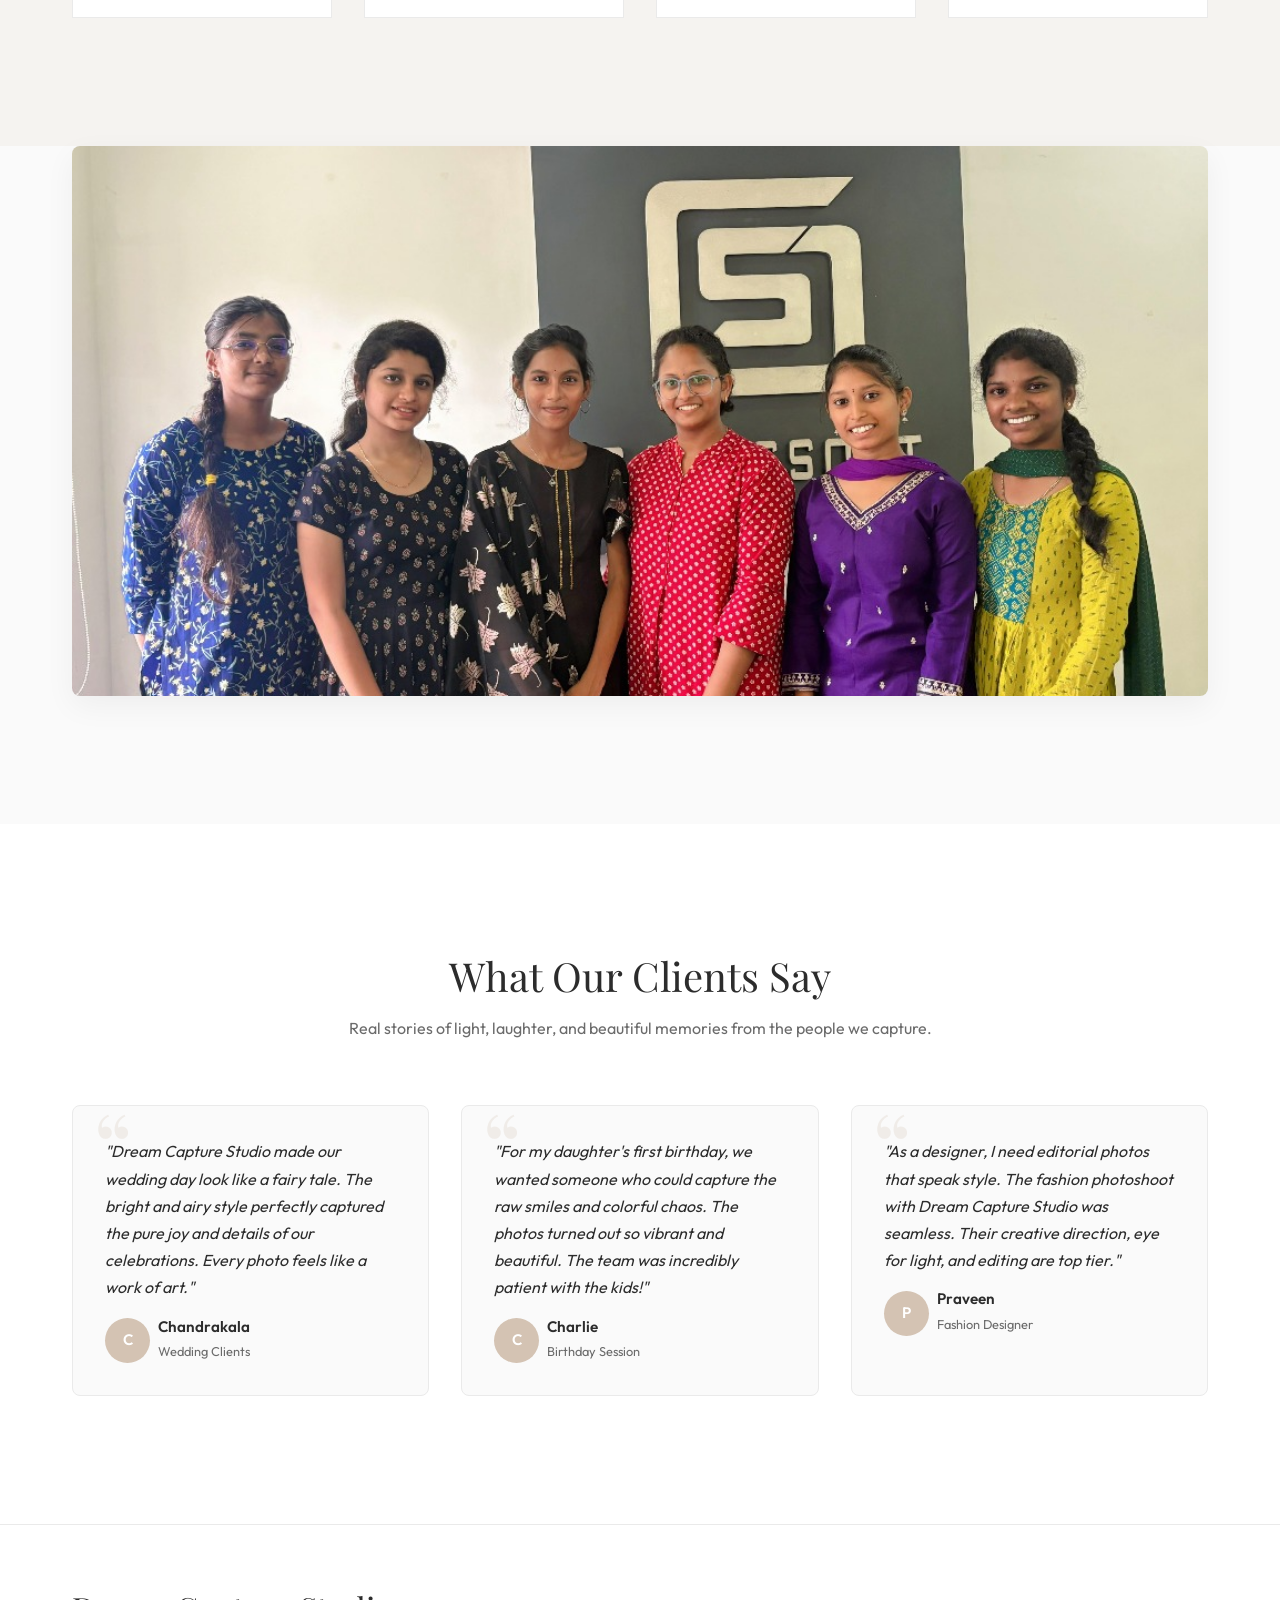
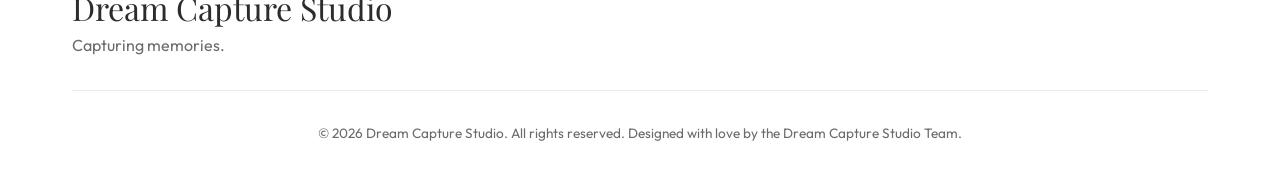
==== commit ea36e0ea: "Update Pre-Wedding to Baby Showers" ====
--- a/index.html
+++ b/index.html
@@ -120,9 +120,9 @@
                     <a href="services.html" style="font-weight: 500; font-size: 0.9rem; text-transform: uppercase;">Learn More &rarr;</a>
                 </div>
                 <div class="card">
-                    <div class="card-icon">🎥</div>
-                    <h3>Pre-Wedding Shoots</h3>
-                    <p>Themed and storytelling-driven cinematic pre-wedding films capturing your authentic love journey.</p>
+                    <div class="card-icon">👶</div>
+                    <h3>Baby Showers</h3>
+                    <p>Joyful and elegant photography to document the beautiful celebration of your growing family.</p>
                     <a href="services.html" style="font-weight: 500; font-size: 0.9rem; text-transform: uppercase;">Learn More &rarr;</a>
                 </div>
                 <div class="card">
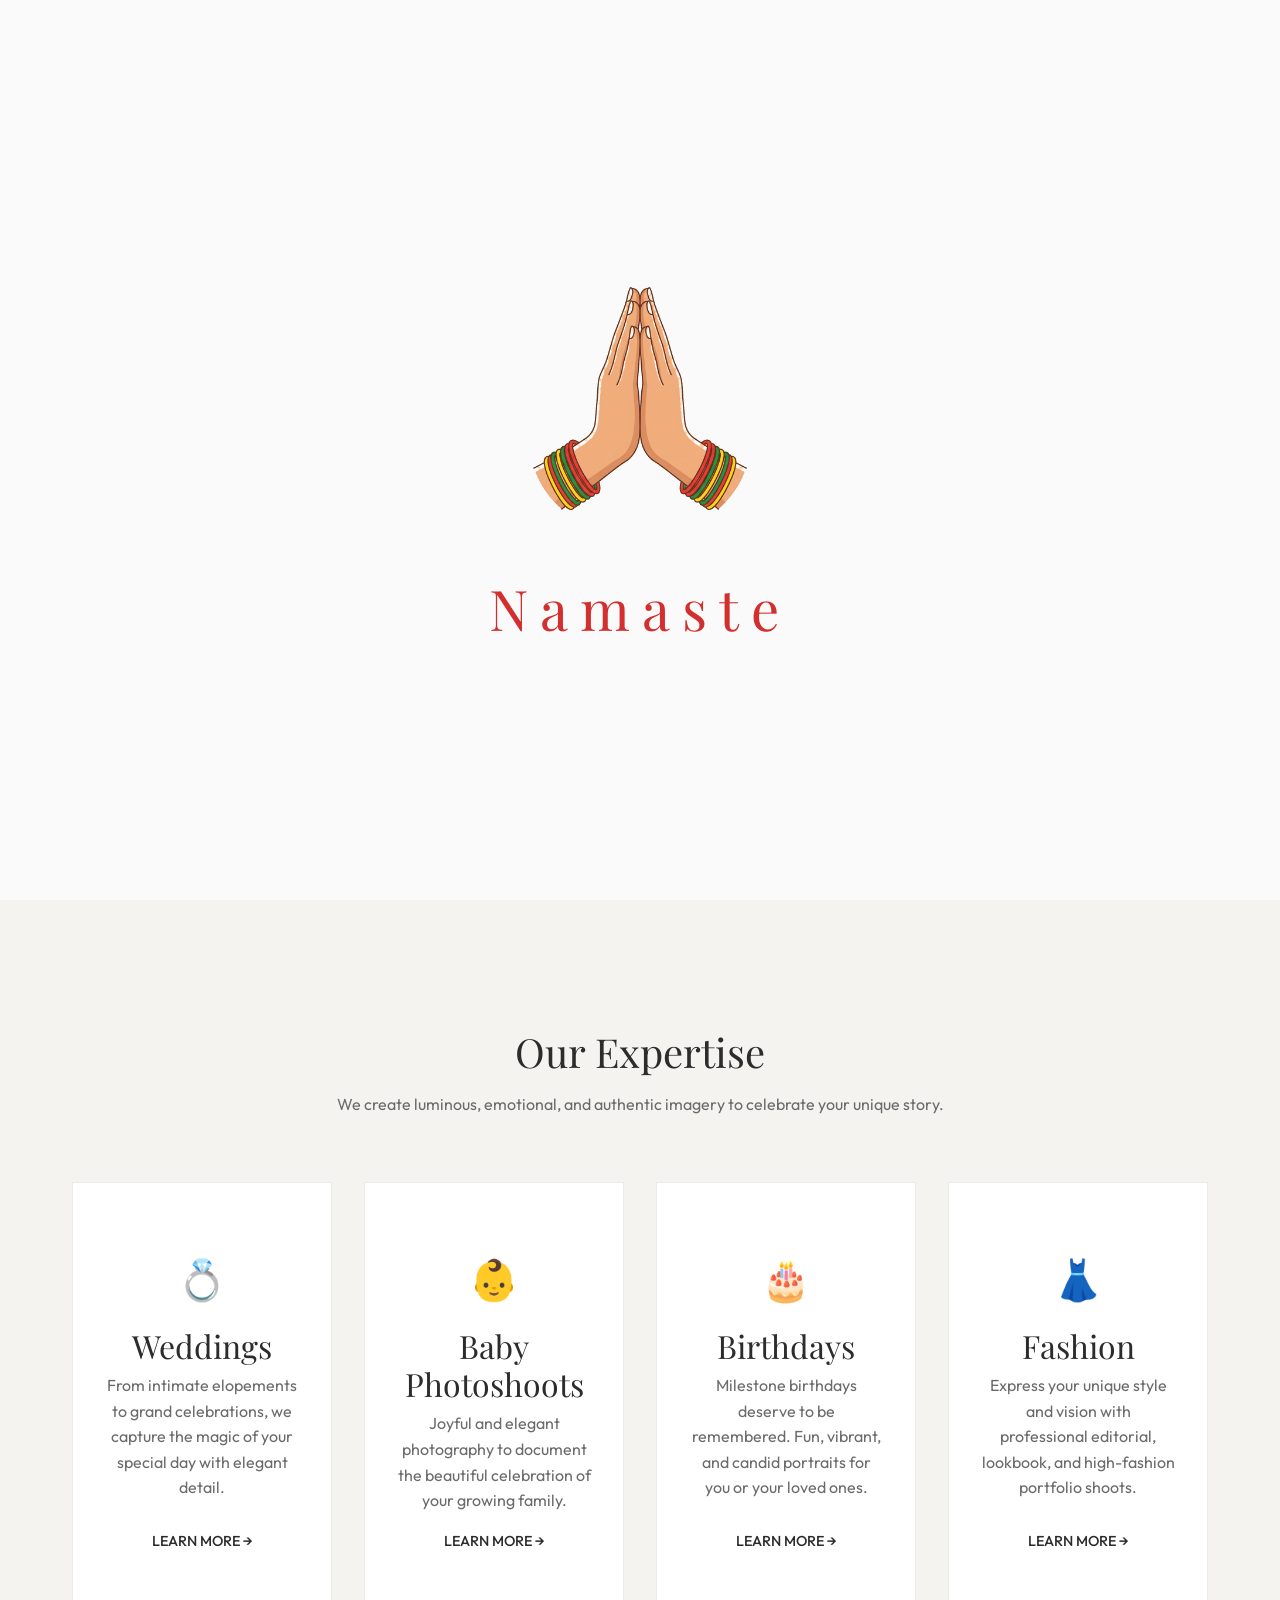
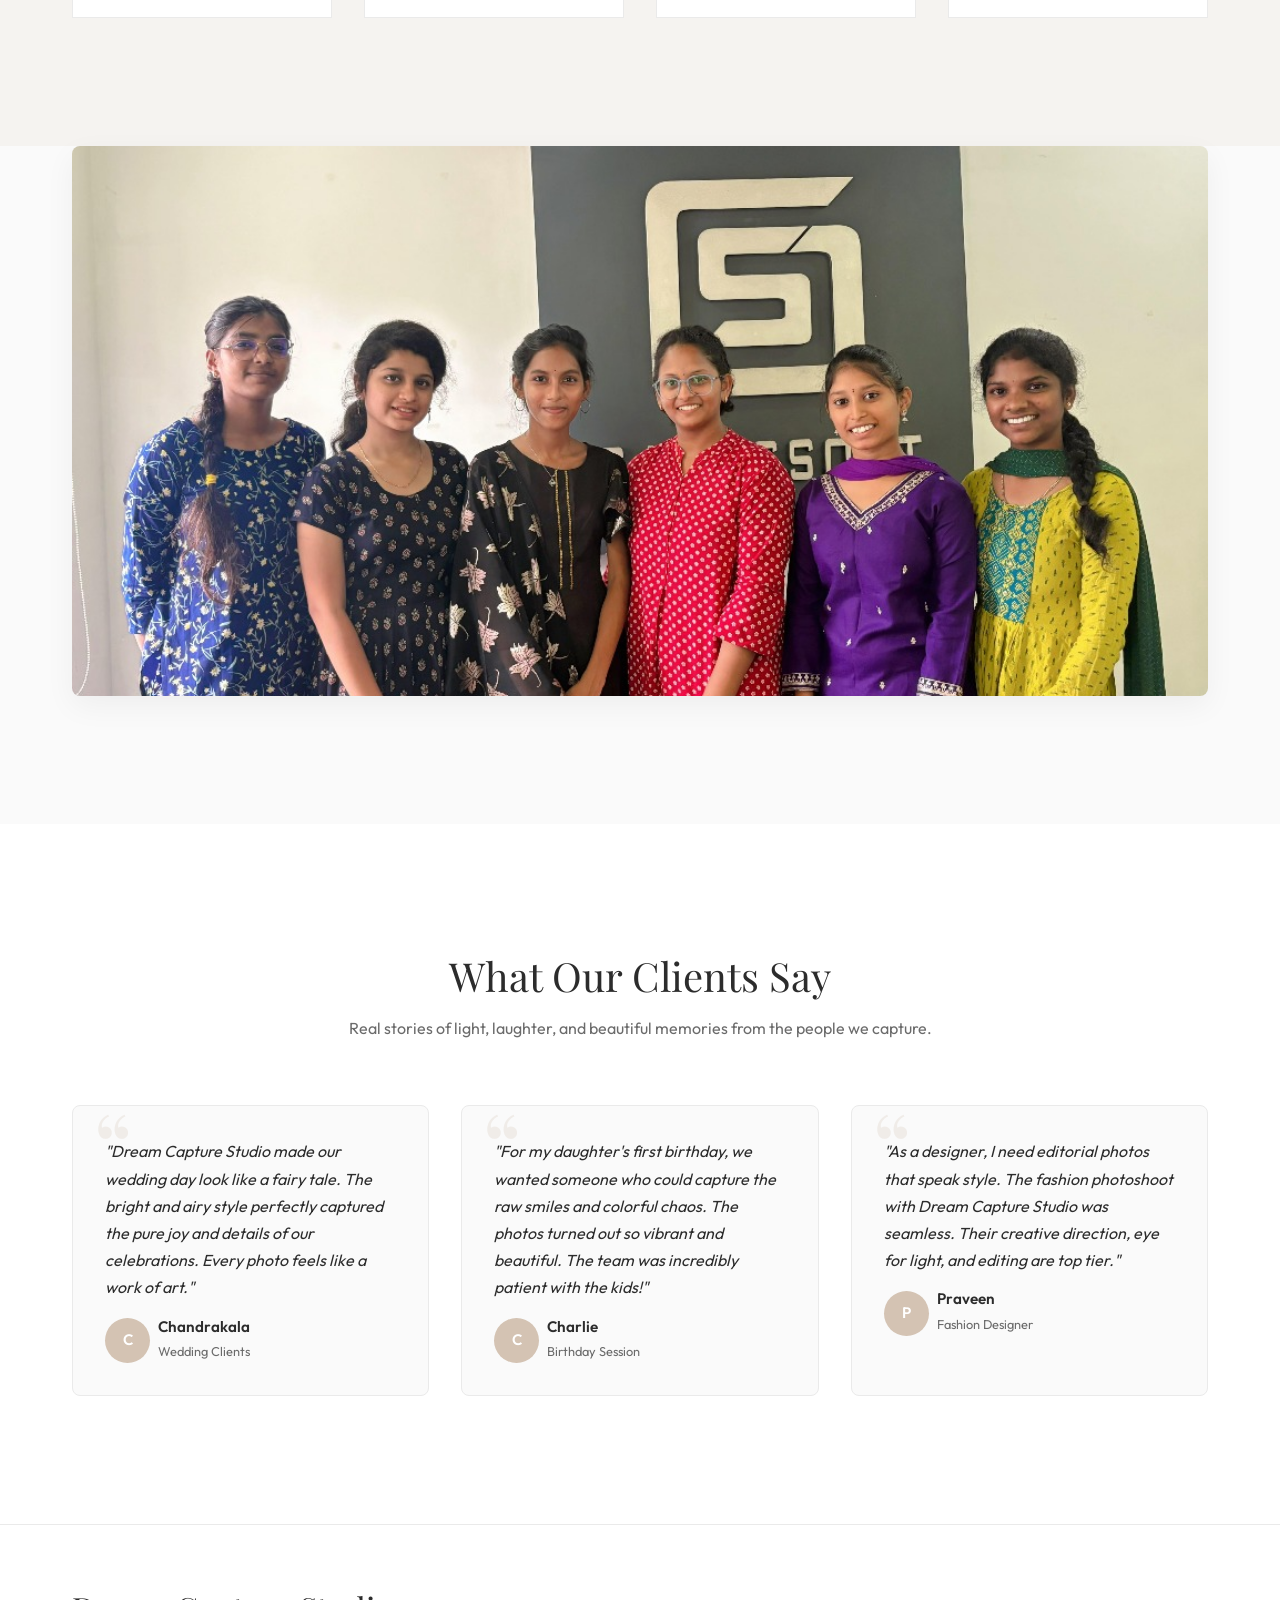
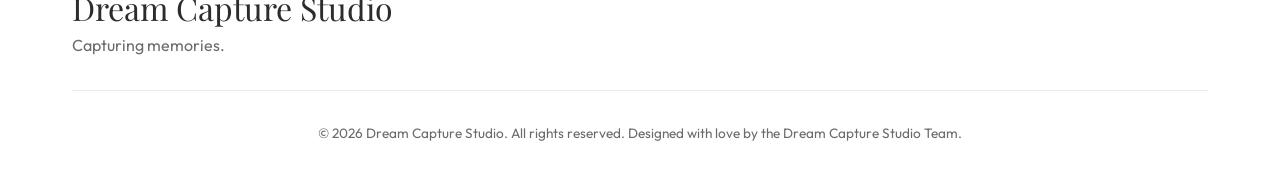
==== commit caf55f0f: "Update Baby Shower to Baby Photoshoot" ====
--- a/index.html
+++ b/index.html
@@ -121,7 +121,7 @@
                 </div>
                 <div class="card">
                     <div class="card-icon">👶</div>
-                    <h3>Baby Showers</h3>
+                    <h3>Baby Photoshoots</h3>
                     <p>Joyful and elegant photography to document the beautiful celebration of your growing family.</p>
                     <a href="services.html" style="font-weight: 500; font-size: 0.9rem; text-transform: uppercase;">Learn More &rarr;</a>
                 </div>
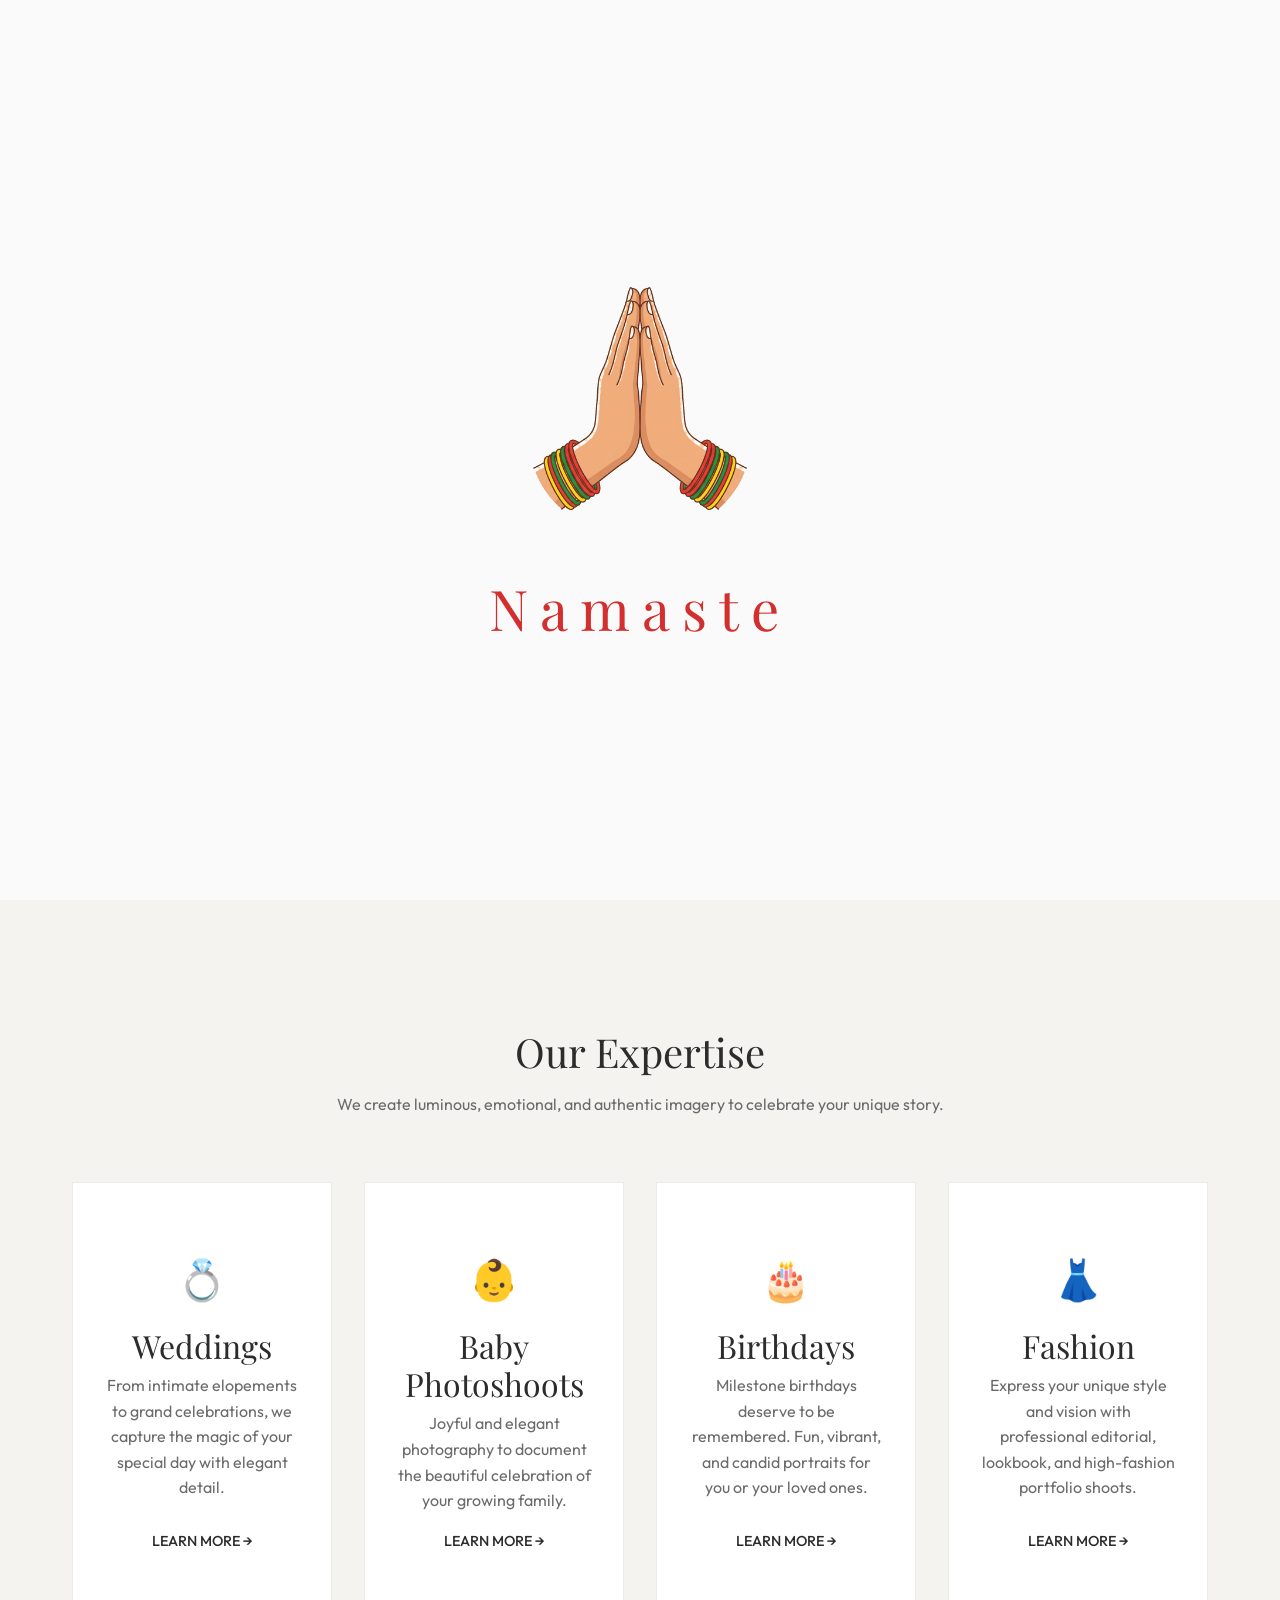
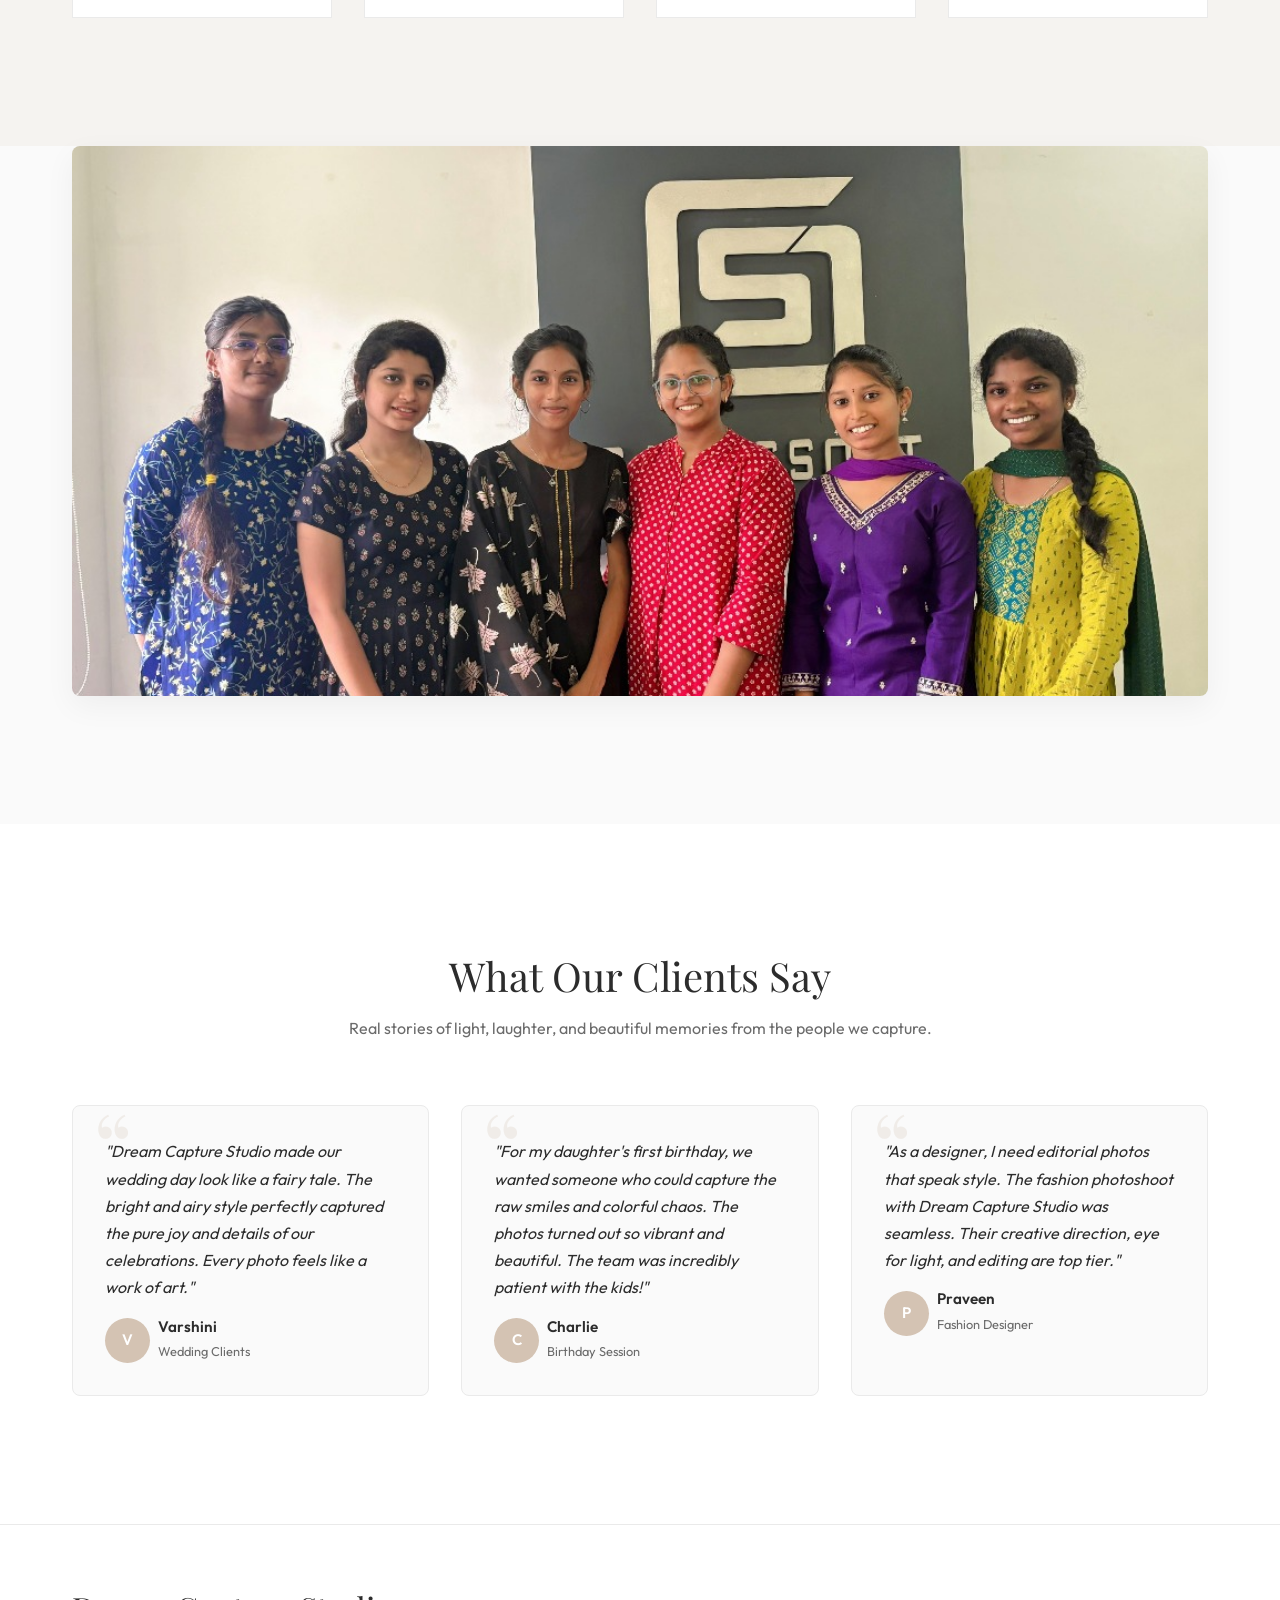
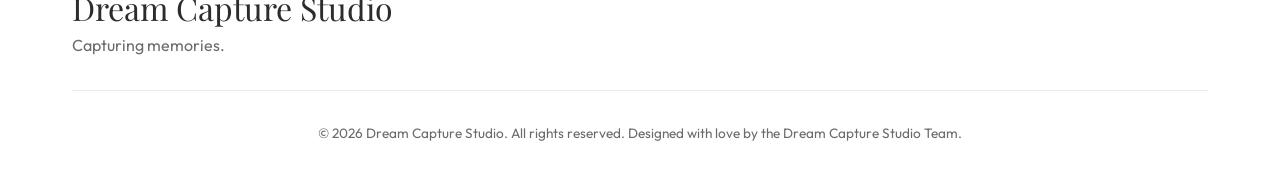
==== commit ff2566d5: "Update testimonial name to Varshini" ====
--- a/index.html
+++ b/index.html
@@ -158,9 +158,9 @@
                 <div class="testimonial-card">
                     <p class="testimonial-text">"Dream Capture Studio made our wedding day look like a fairy tale. The bright and airy style perfectly captured the pure joy and details of our celebrations. Every photo feels like a work of art."</p>
                     <div class="testimonial-author">
-                        <div class="author-avatar">C</div>
+                        <div class="author-avatar">V</div>
                         <div class="author-info">
-                            <h4>Chandrakala</h4>
+                            <h4>Varshini</h4>
                             <span>Wedding Clients</span>
                         </div>
                     </div>
